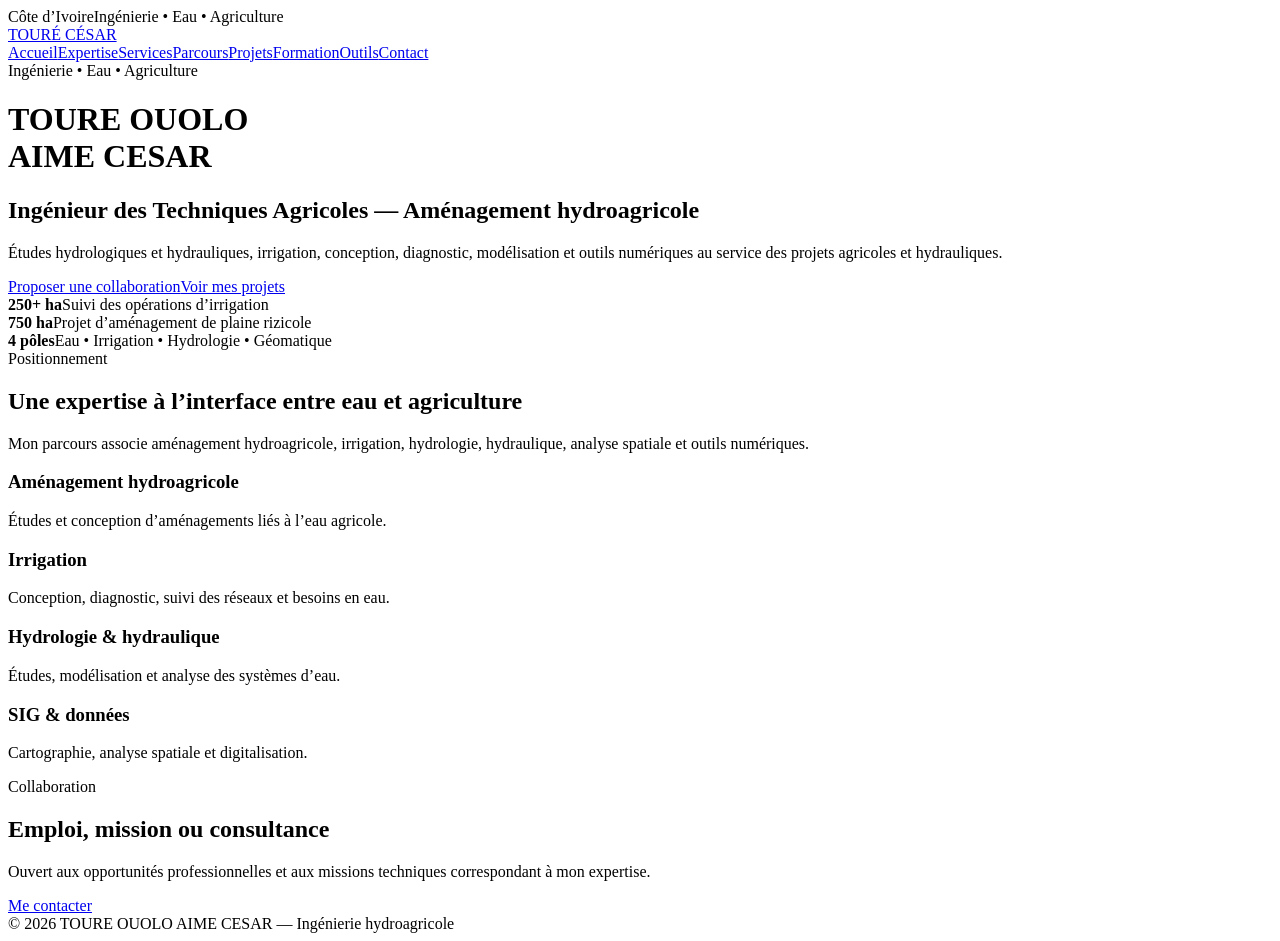
==== index.html @ d67a8e85 "Add files via upload" ====
<!doctype html><html lang="fr"><head><meta charset="utf-8"><meta name="viewport" content="width=device-width,initial-scale=1"><title>TOURE CÉSAR | Ingénierie hydroagricole</title><link rel="stylesheet" href="css/style.css"></head><body><div class="topbar"><div class="container"><span>Côte d’Ivoire</span><span>Ingénierie • Eau • Agriculture</span></div></div>
<nav class="nav"><div class="container navin"><a class="logo" href="index.html">TOURÉ CÉSAR</a><div class="menu">
<a class="active" href="index.html">Accueil</a><a class="" href="expertise.html">Expertise</a><a class="" href="services.html">Services</a><a class="" href="experiences.html">Parcours</a><a class="" href="projets.html">Projets</a><a class="" href="formation.html">Formation</a><a class="" href="outils.html">Outils</a><a class="cta" href="contact.html">Contact</a></div></div></nav><header class="hero"><div class="container hero-grid"><div><div class="eyebrow">Ingénierie • Eau • Agriculture</div><h1>TOURE OUOLO<br>AIME CESAR</h1><h2>Ingénieur des Techniques Agricoles — Aménagement hydroagricole</h2><p class="lead">Études hydrologiques et hydrauliques, irrigation, conception, diagnostic, modélisation et outils numériques au service des projets agricoles et hydrauliques.</p><div class="buttons"><a class="btn primary" href="contact.html">Proposer une collaboration</a><a class="btn" href="projets.html">Voir mes projets</a></div></div><div class="stats"><div class="stat"><strong>250+ ha</strong><span>Suivi des opérations d’irrigation</span></div><div class="stat"><strong>750 ha</strong><span>Projet d’aménagement de plaine rizicole</span></div><div class="stat"><strong>4 pôles</strong><span>Eau • Irrigation • Hydrologie • Géomatique</span></div></div></div></header><section><div class="container"><div class="eyebrow">Positionnement</div><h2 class="section-title">Une expertise à l’interface entre eau et agriculture</h2><p class="lead">Mon parcours associe aménagement hydroagricole, irrigation, hydrologie, hydraulique, analyse spatiale et outils numériques.</p></div></section><section class="band"><div class="container grid4"><div class="card"><h3>Aménagement hydroagricole</h3><p>Études et conception d’aménagements liés à l’eau agricole.</p></div><div class="card"><h3>Irrigation</h3><p>Conception, diagnostic, suivi des réseaux et besoins en eau.</p></div><div class="card"><h3>Hydrologie & hydraulique</h3><p>Études, modélisation et analyse des systèmes d’eau.</p></div><div class="card"><h3>SIG & données</h3><p>Cartographie, analyse spatiale et digitalisation.</p></div></div></section><section class="dark"><div class="container"><div class="eyebrow">Collaboration</div><h2 class="section-title">Emploi, mission ou consultance</h2><p class="lead">Ouvert aux opportunités professionnelles et aux missions techniques correspondant à mon expertise.</p><a class="btn primary" href="contact.html">Me contacter</a></div></section><footer>© 2026 TOURE OUOLO AIME CESAR — Ingénierie hydroagricole</footer></body></html>
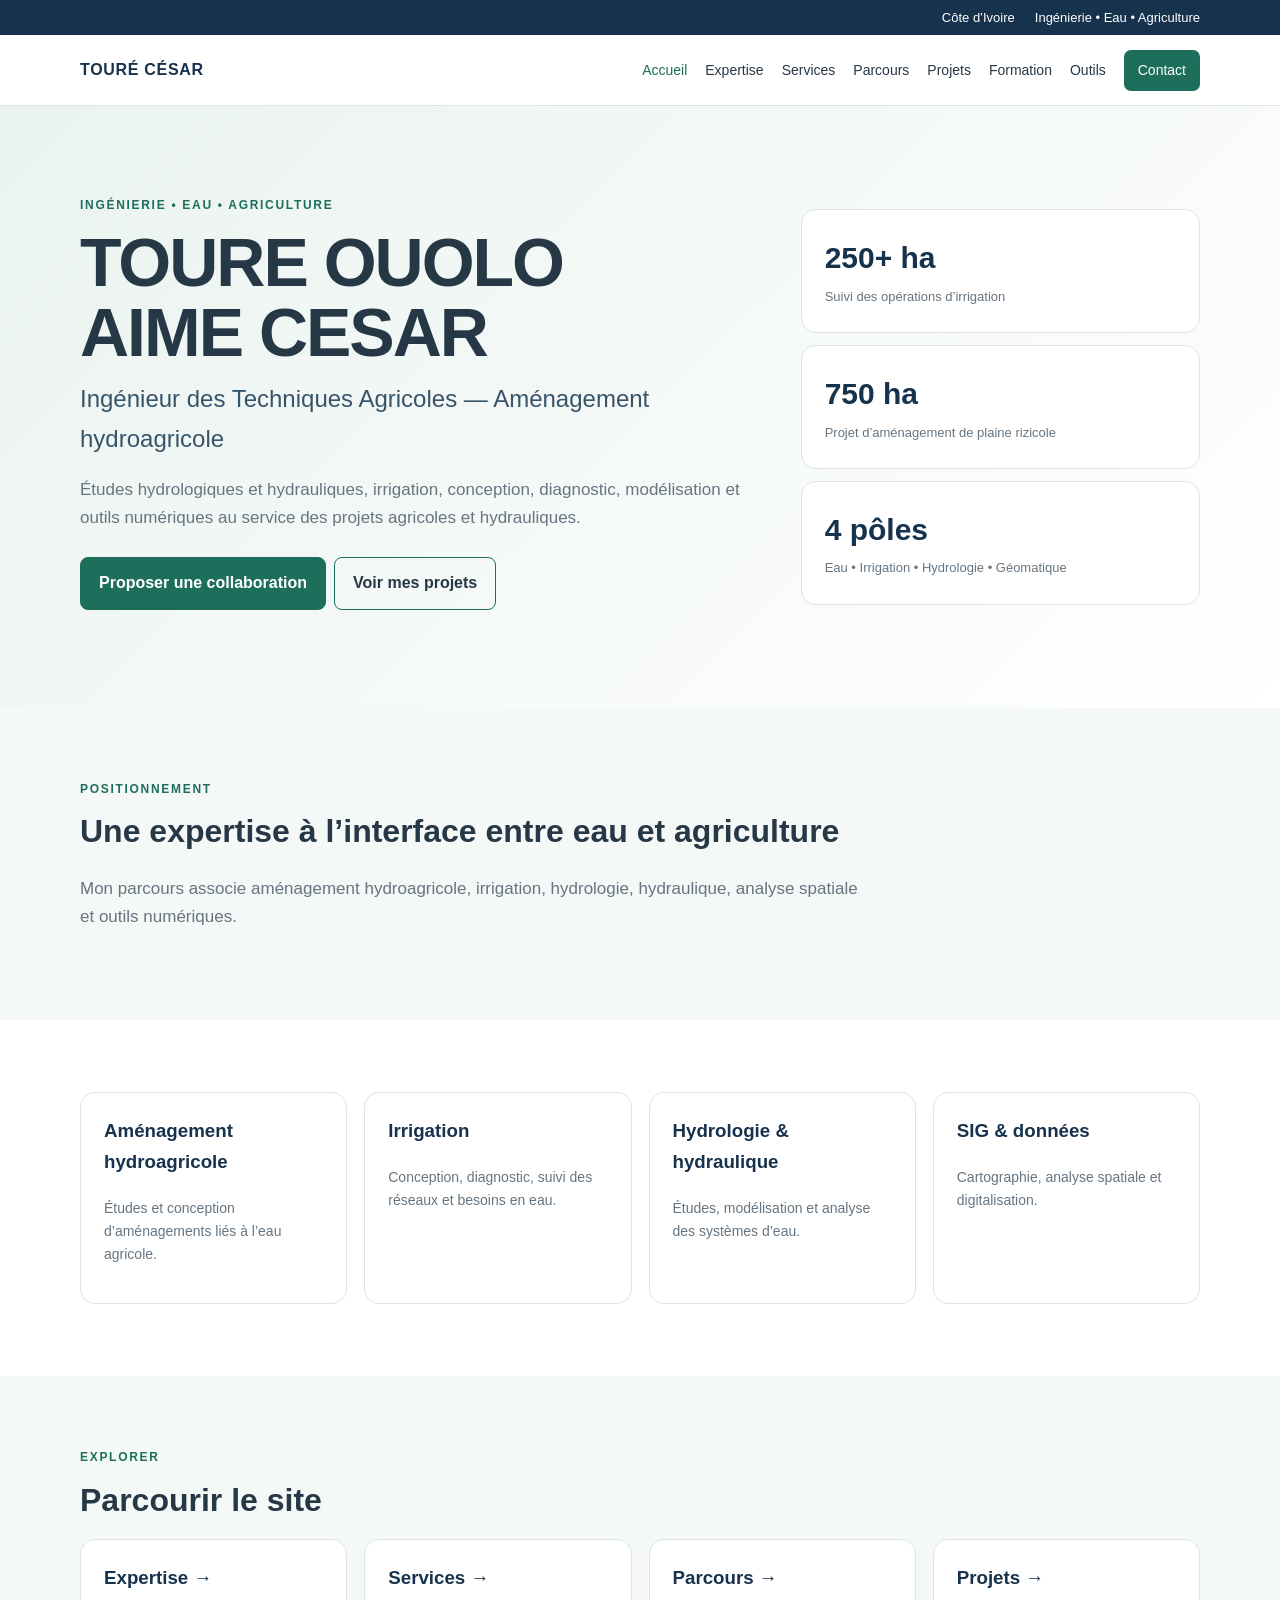
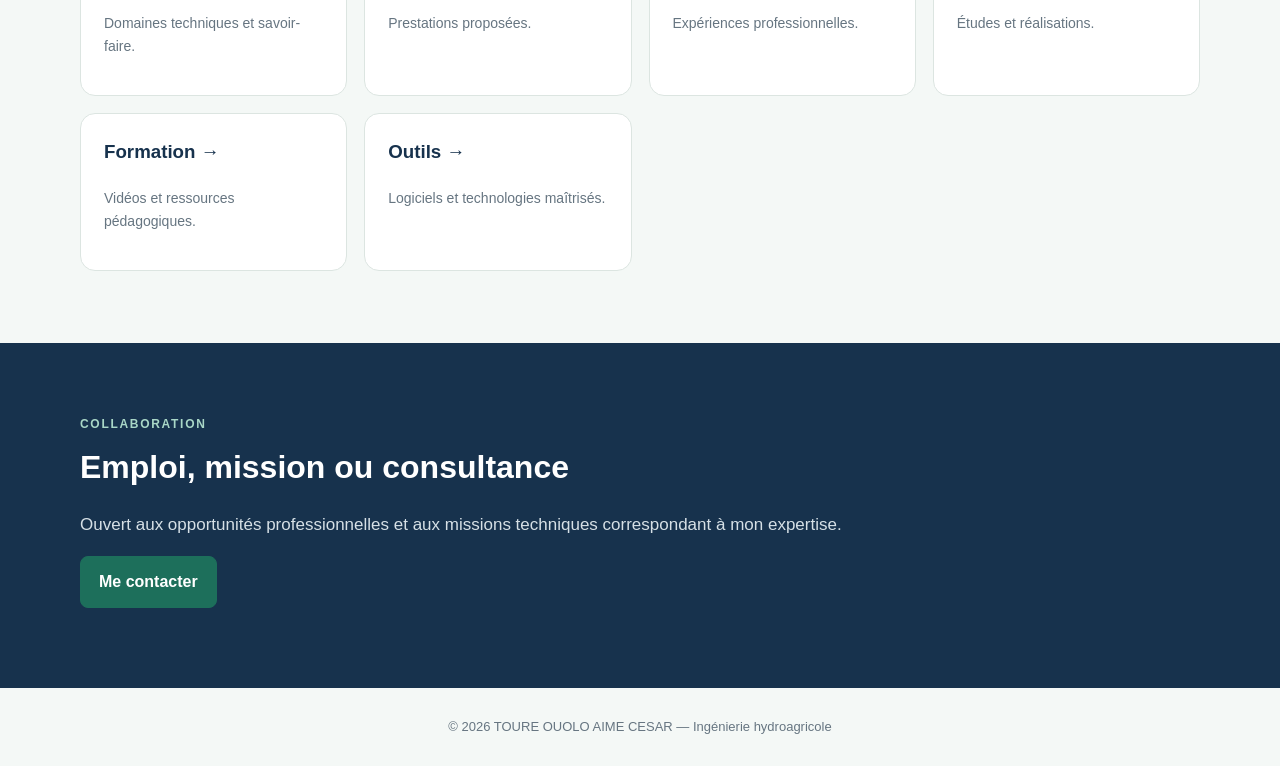
==== commit f5fbb024: "Add files via upload" ====
--- a/index.html
+++ b/index.html
@@ -1,3 +1,3 @@
 <!doctype html><html lang="fr"><head><meta charset="utf-8"><meta name="viewport" content="width=device-width,initial-scale=1"><title>TOURE CÉSAR | Ingénierie hydroagricole</title><link rel="stylesheet" href="css/style.css"></head><body><div class="topbar"><div class="container"><span>Côte d’Ivoire</span><span>Ingénierie • Eau • Agriculture</span></div></div>
 <nav class="nav"><div class="container navin"><a class="logo" href="index.html">TOURÉ CÉSAR</a><div class="menu">
-<a class="active" href="index.html">Accueil</a><a class="" href="expertise.html">Expertise</a><a class="" href="services.html">Services</a><a class="" href="experiences.html">Parcours</a><a class="" href="projets.html">Projets</a><a class="" href="formation.html">Formation</a><a class="" href="outils.html">Outils</a><a class="cta" href="contact.html">Contact</a></div></div></nav><header class="hero"><div class="container hero-grid"><div><div class="eyebrow">Ingénierie • Eau • Agriculture</div><h1>TOURE OUOLO<br>AIME CESAR</h1><h2>Ingénieur des Techniques Agricoles — Aménagement hydroagricole</h2><p class="lead">Études hydrologiques et hydrauliques, irrigation, conception, diagnostic, modélisation et outils numériques au service des projets agricoles et hydrauliques.</p><div class="buttons"><a class="btn primary" href="contact.html">Proposer une collaboration</a><a class="btn" href="projets.html">Voir mes projets</a></div></div><div class="stats"><div class="stat"><strong>250+ ha</strong><span>Suivi des opérations d’irrigation</span></div><div class="stat"><strong>750 ha</strong><span>Projet d’aménagement de plaine rizicole</span></div><div class="stat"><strong>4 pôles</strong><span>Eau • Irrigation • Hydrologie • Géomatique</span></div></div></div></header><section><div class="container"><div class="eyebrow">Positionnement</div><h2 class="section-title">Une expertise à l’interface entre eau et agriculture</h2><p class="lead">Mon parcours associe aménagement hydroagricole, irrigation, hydrologie, hydraulique, analyse spatiale et outils numériques.</p></div></section><section class="band"><div class="container grid4"><div class="card"><h3>Aménagement hydroagricole</h3><p>Études et conception d’aménagements liés à l’eau agricole.</p></div><div class="card"><h3>Irrigation</h3><p>Conception, diagnostic, suivi des réseaux et besoins en eau.</p></div><div class="card"><h3>Hydrologie & hydraulique</h3><p>Études, modélisation et analyse des systèmes d’eau.</p></div><div class="card"><h3>SIG & données</h3><p>Cartographie, analyse spatiale et digitalisation.</p></div></div></section><section class="dark"><div class="container"><div class="eyebrow">Collaboration</div><h2 class="section-title">Emploi, mission ou consultance</h2><p class="lead">Ouvert aux opportunités professionnelles et aux missions techniques correspondant à mon expertise.</p><a class="btn primary" href="contact.html">Me contacter</a></div></section><footer>© 2026 TOURE OUOLO AIME CESAR — Ingénierie hydroagricole</footer></body></html>+<a class="active" href="index.html">Accueil</a><a class="" href="expertise.html">Expertise</a><a class="" href="services.html">Services</a><a class="" href="experiences.html">Parcours</a><a class="" href="projets.html">Projets</a><a class="" href="formation.html">Formation</a><a class="" href="outils.html">Outils</a><a class="cta" href="contact.html">Contact</a></div></div></nav><header class="hero"><div class="container hero-grid"><div><div class="eyebrow">Ingénierie • Eau • Agriculture</div><h1>TOURE OUOLO<br>AIME CESAR</h1><h2>Ingénieur des Techniques Agricoles — Aménagement hydroagricole</h2><p class="lead">Études hydrologiques et hydrauliques, irrigation, conception, diagnostic, modélisation et outils numériques au service des projets agricoles et hydrauliques.</p><div class="buttons"><a class="btn primary" href="contact.html">Proposer une collaboration</a><a class="btn" href="projets.html">Voir mes projets</a></div></div><div class="stats"><div class="stat"><strong>250+ ha</strong><span>Suivi des opérations d’irrigation</span></div><div class="stat"><strong>750 ha</strong><span>Projet d’aménagement de plaine rizicole</span></div><div class="stat"><strong>4 pôles</strong><span>Eau • Irrigation • Hydrologie • Géomatique</span></div></div></div></header><section><div class="container"><div class="eyebrow">Positionnement</div><h2 class="section-title">Une expertise à l’interface entre eau et agriculture</h2><p class="lead">Mon parcours associe aménagement hydroagricole, irrigation, hydrologie, hydraulique, analyse spatiale et outils numériques.</p></div></section><section class="band"><div class="container grid4"><div class="card"><h3>Aménagement hydroagricole</h3><p>Études et conception d’aménagements liés à l’eau agricole.</p></div><div class="card"><h3>Irrigation</h3><p>Conception, diagnostic, suivi des réseaux et besoins en eau.</p></div><div class="card"><h3>Hydrologie & hydraulique</h3><p>Études, modélisation et analyse des systèmes d’eau.</p></div><div class="card"><h3>SIG & données</h3><p>Cartographie, analyse spatiale et digitalisation.</p></div></div></section><section><div class="container"><div class="eyebrow">Explorer</div><h2 class="section-title">Parcourir le site</h2><div class="grid4"><a class="card" href="expertise.html"><h3>Expertise →</h3><p>Domaines techniques et savoir-faire.</p></a><a class="card" href="services.html"><h3>Services →</h3><p>Prestations proposées.</p></a><a class="card" href="experiences.html"><h3>Parcours →</h3><p>Expériences professionnelles.</p></a><a class="card" href="projets.html"><h3>Projets →</h3><p>Études et réalisations.</p></a><a class="card" href="formation.html"><h3>Formation →</h3><p>Vidéos et ressources pédagogiques.</p></a><a class="card" href="outils.html"><h3>Outils →</h3><p>Logiciels et technologies maîtrisés.</p></a></div></div></section><section class="dark"><div class="container"><div class="eyebrow">Collaboration</div><h2 class="section-title">Emploi, mission ou consultance</h2><p class="lead">Ouvert aux opportunités professionnelles et aux missions techniques correspondant à mon expertise.</p><a class="btn primary" href="contact.html">Me contacter</a></div></section><footer>© 2026 TOURE OUOLO AIME CESAR — Ingénierie hydroagricole</footer></body></html>
--- a/css/style.css
+++ b/css/style.css
@@ -0,0 +1 @@
+*{box-sizing:border-box}body{margin:0;font-family:Arial,sans-serif;color:#263746;background:#f4f8f6;line-height:1.65}a{text-decoration:none;color:inherit}.container{width:min(1120px,92%);margin:auto}.topbar{background:#17324d;color:#fff;font-size:13px}.topbar .container{display:flex;justify-content:flex-end;gap:20px;padding:7px 0}.nav{position:sticky;top:0;z-index:20;background:#fff;border-bottom:1px solid #dce5e1}.navin{display:flex;align-items:center;justify-content:space-between;min-height:70px}.logo{font-weight:800;letter-spacing:.7px;color:#17324d}.menu{display:flex;gap:18px;align-items:center;font-size:14px}.menu a:hover,.menu .active{color:#1d6f5b}.cta{background:#1d6f5b;color:#fff!important;padding:9px 14px;border-radius:7px}.hero{padding:90px 0;background:linear-gradient(135deg,#eaf3ef,#fff)}.hero-grid{display:grid;grid-template-columns:1.25fr .75fr;gap:55px;align-items:center}.eyebrow{color:#1d6f5b;text-transform:uppercase;letter-spacing:1.7px;font-weight:800;font-size:12px}.hero h1{font-size:clamp(38px,6vw,68px);line-height:1.02;letter-spacing:-2px;margin:12px 0}.hero h2{font-size:24px;font-weight:500;color:#38546a;margin:0 0 18px}.lead{font-size:17px;color:#667581;max-width:780px}.buttons{margin-top:25px}.btn{display:inline-block;padding:12px 18px;border-radius:8px;border:1px solid #1d6f5b;font-weight:700;margin:0 8px 8px 0}.primary{background:#1d6f5b;color:#fff}.stats{display:grid;gap:12px}.stat,.card{background:#fff;border:1px solid #dce5e1;border-radius:15px;padding:23px}.stat strong{display:block;font-size:30px;color:#17324d}.stat span{color:#667581;font-size:13px}section{padding:72px 0}.band{background:#fff}.section-title{font-size:32px;margin:6px 0 12px}.grid4{display:grid;grid-template-columns:repeat(4,1fr);gap:17px}.grid3{display:grid;grid-template-columns:repeat(3,1fr);gap:17px}.grid2{display:grid;grid-template-columns:repeat(2,1fr);gap:17px}.card h3{margin-top:0;color:#17324d}.card p{font-size:14px;color:#667581}.timeline{border-left:2px solid #dce5e1;padding-left:27px}.item{margin-bottom:35px}.date{color:#1d6f5b;font-weight:800;font-size:13px}.item h3{margin:4px 0}.item p{color:#667581}.taglist{display:flex;flex-wrap:wrap;gap:9px}.tag{background:#fff;border:1px solid #dce5e1;border-radius:30px;padding:7px 12px;font-size:13px}.dark{background:#17324d;color:#fff}.dark .lead{color:#d6e0e6}.dark .eyebrow{color:#a9d7c7}.dark a{color:#fff}.dark .card{color:#263746}.dark .card h3{color:#17324d}.dark .card a{color:#1d6f5b;font-weight:700}.page-hero{padding:60px 0;background:linear-gradient(135deg,#eaf3ef,#fff)}.page-hero h1{font-size:46px;margin:8px 0}.crumb{font-size:13px;color:#667581}footer{text-align:center;padding:28px;color:#667581;font-size:13px}@media(max-width:850px){.hero-grid,.grid3,.grid2{grid-template-columns:1fr}.grid4{grid-template-columns:repeat(2,1fr)}.menu a:not(.cta){display:none}.hero{padding:65px 0}}@media(max-width:520px){.grid4{grid-template-columns:1fr}}
